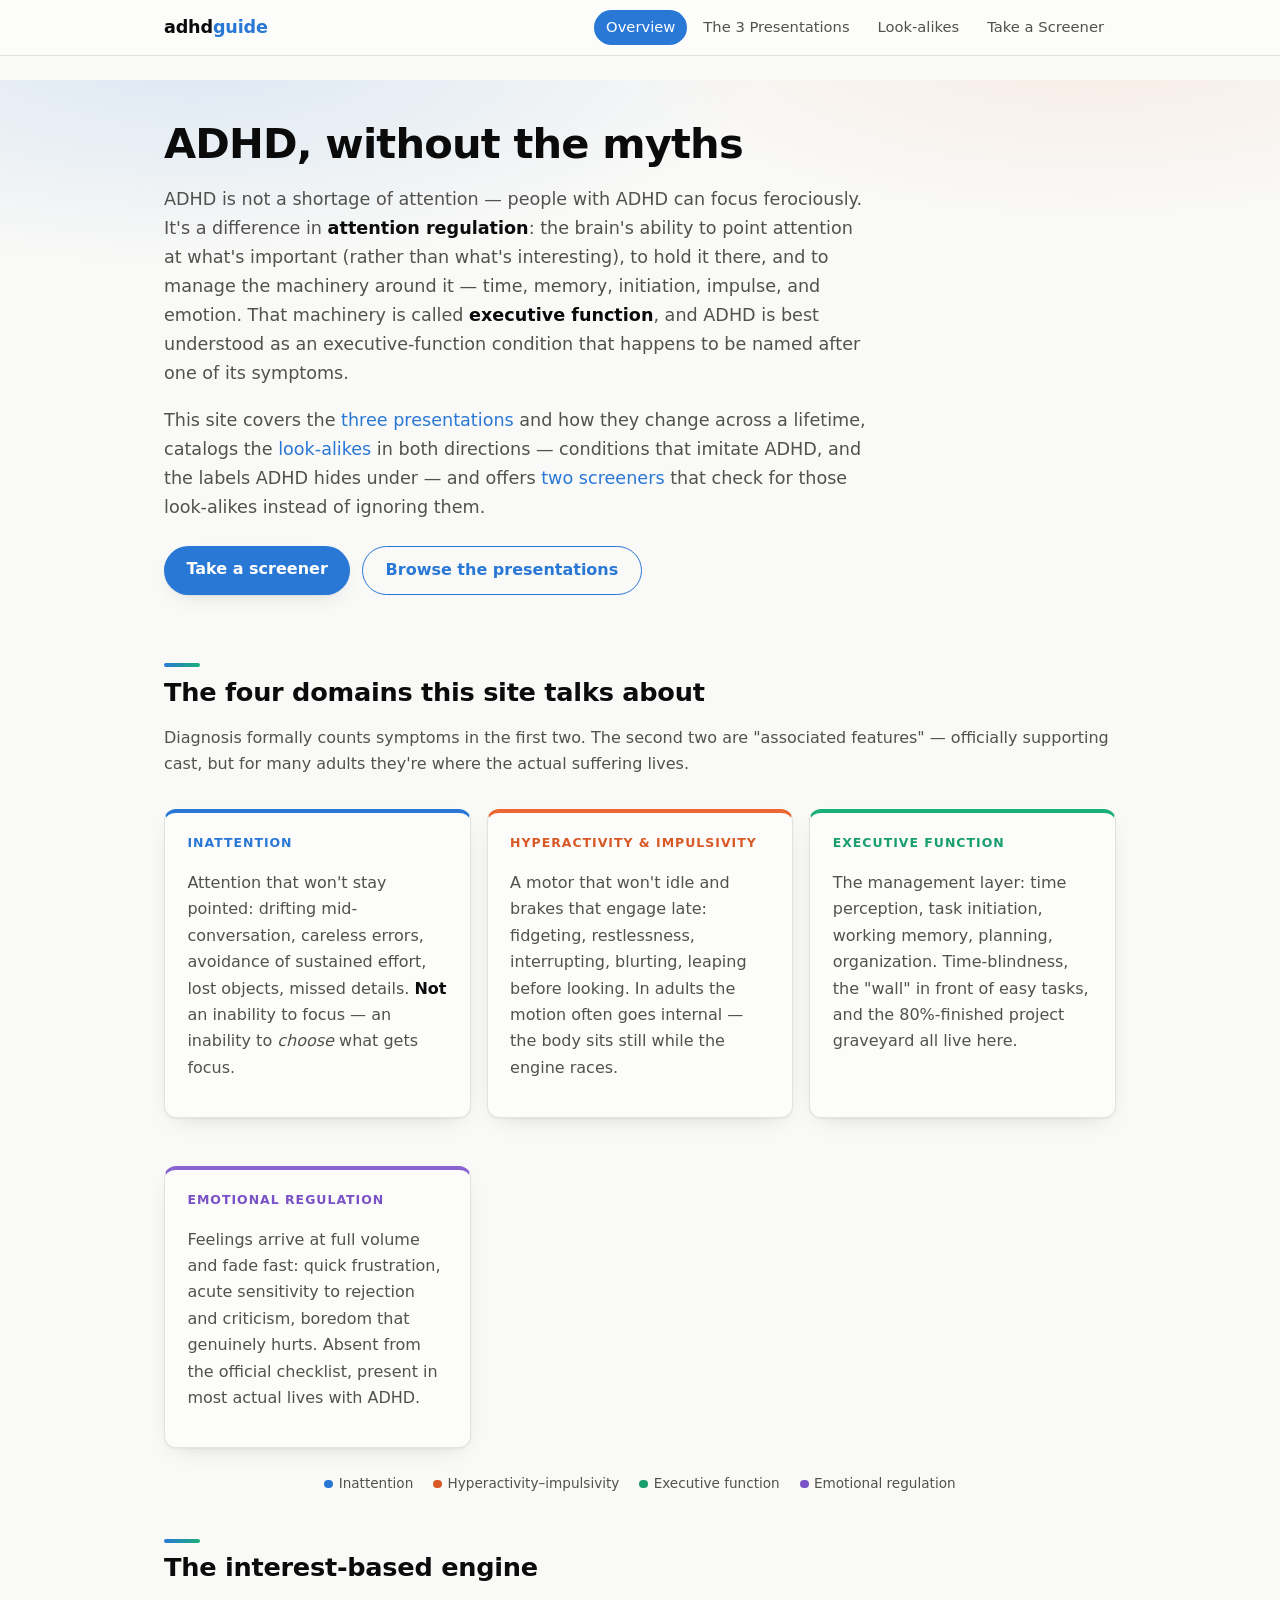
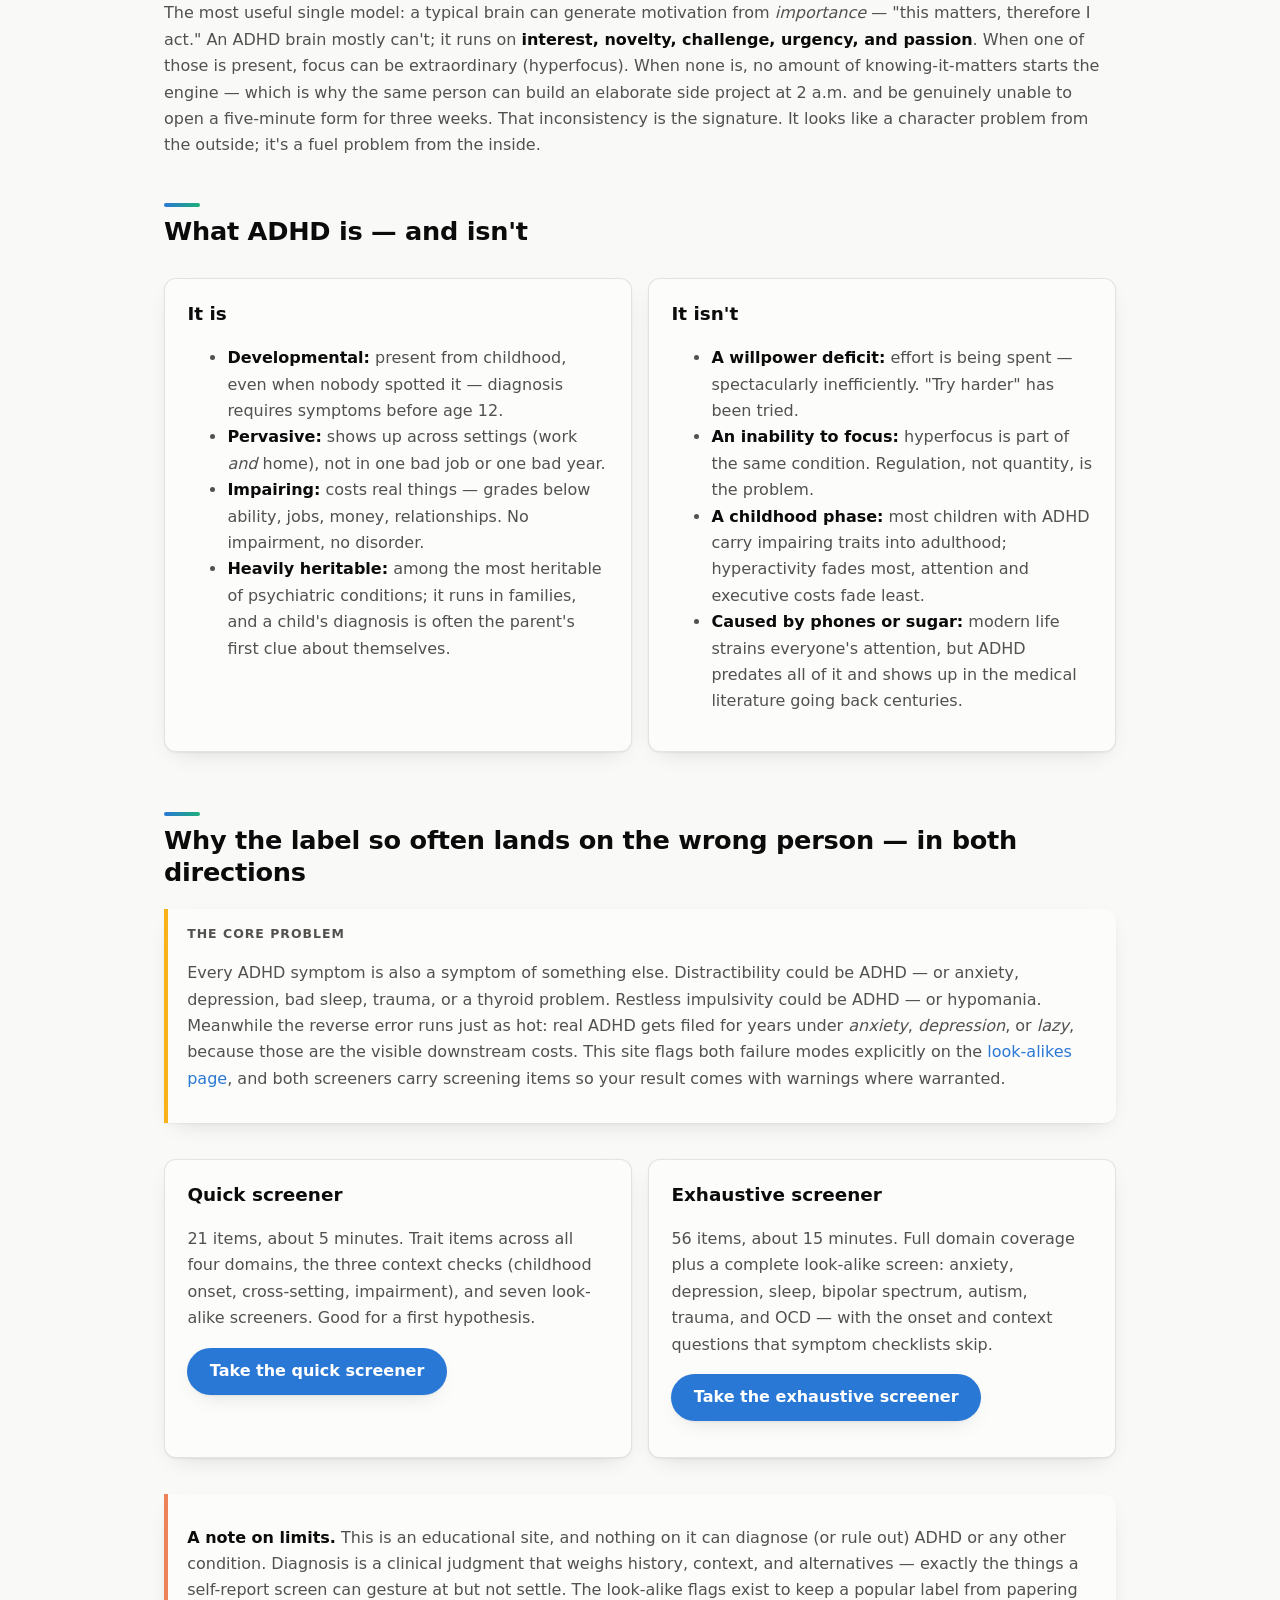
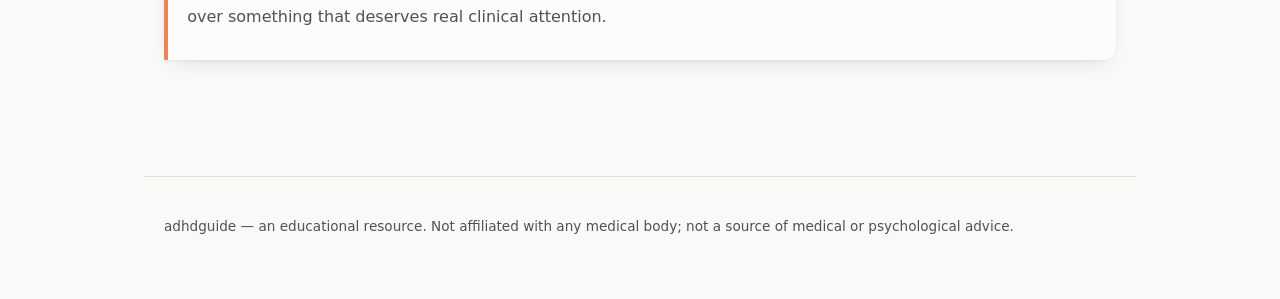
==== index.html @ b5c97268 "Add adhdguide: ADHD educational site with presentations, look-alikes, and screeners Static site in t" ====
<!DOCTYPE html>
<html lang="en">
<head>
  <meta charset="utf-8">
  <meta http-equiv="refresh" content="0; url=adhd-site/index.html">
  <link rel="canonical" href="adhd-site/index.html">
  <title>adhdguide — redirecting</title>
</head>
<body>
  <p>Redirecting to the site… If nothing happens, <a href="adhd-site/index.html">click here</a>.</p>
</body>
</html>
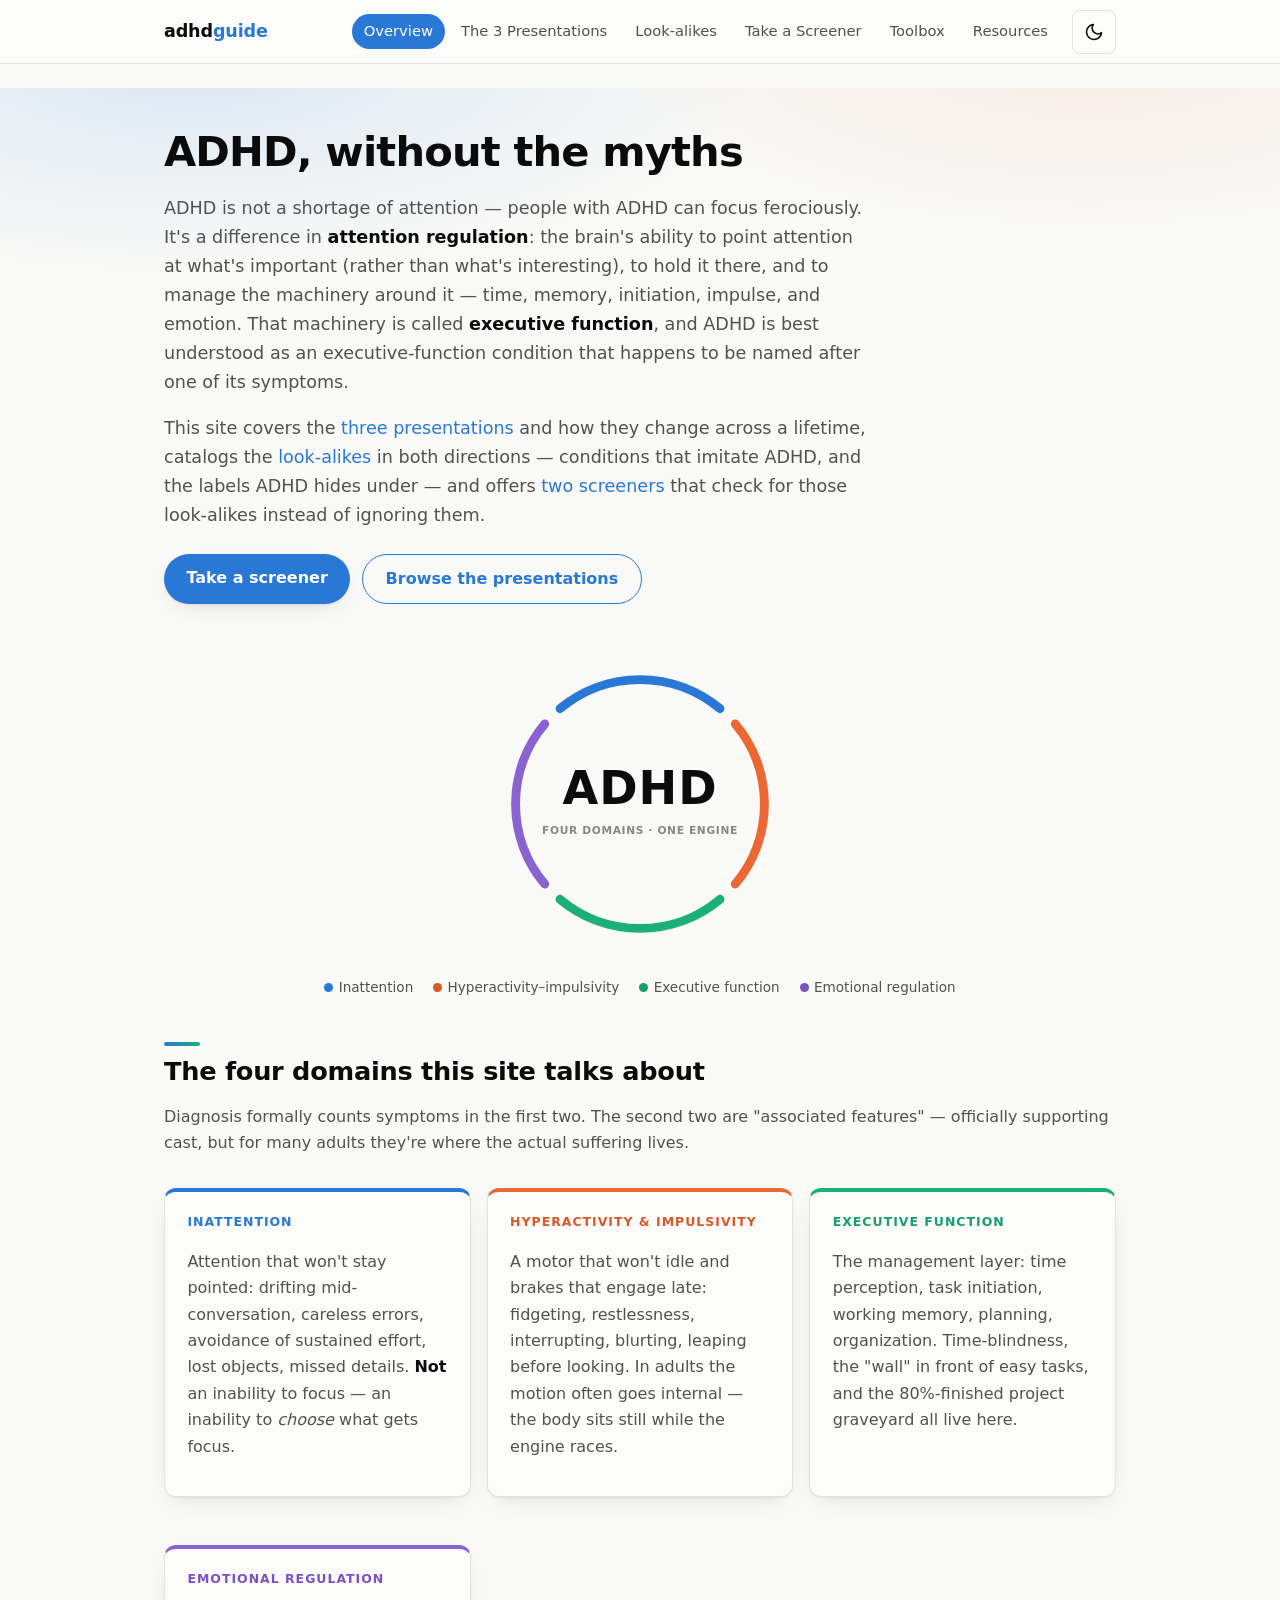
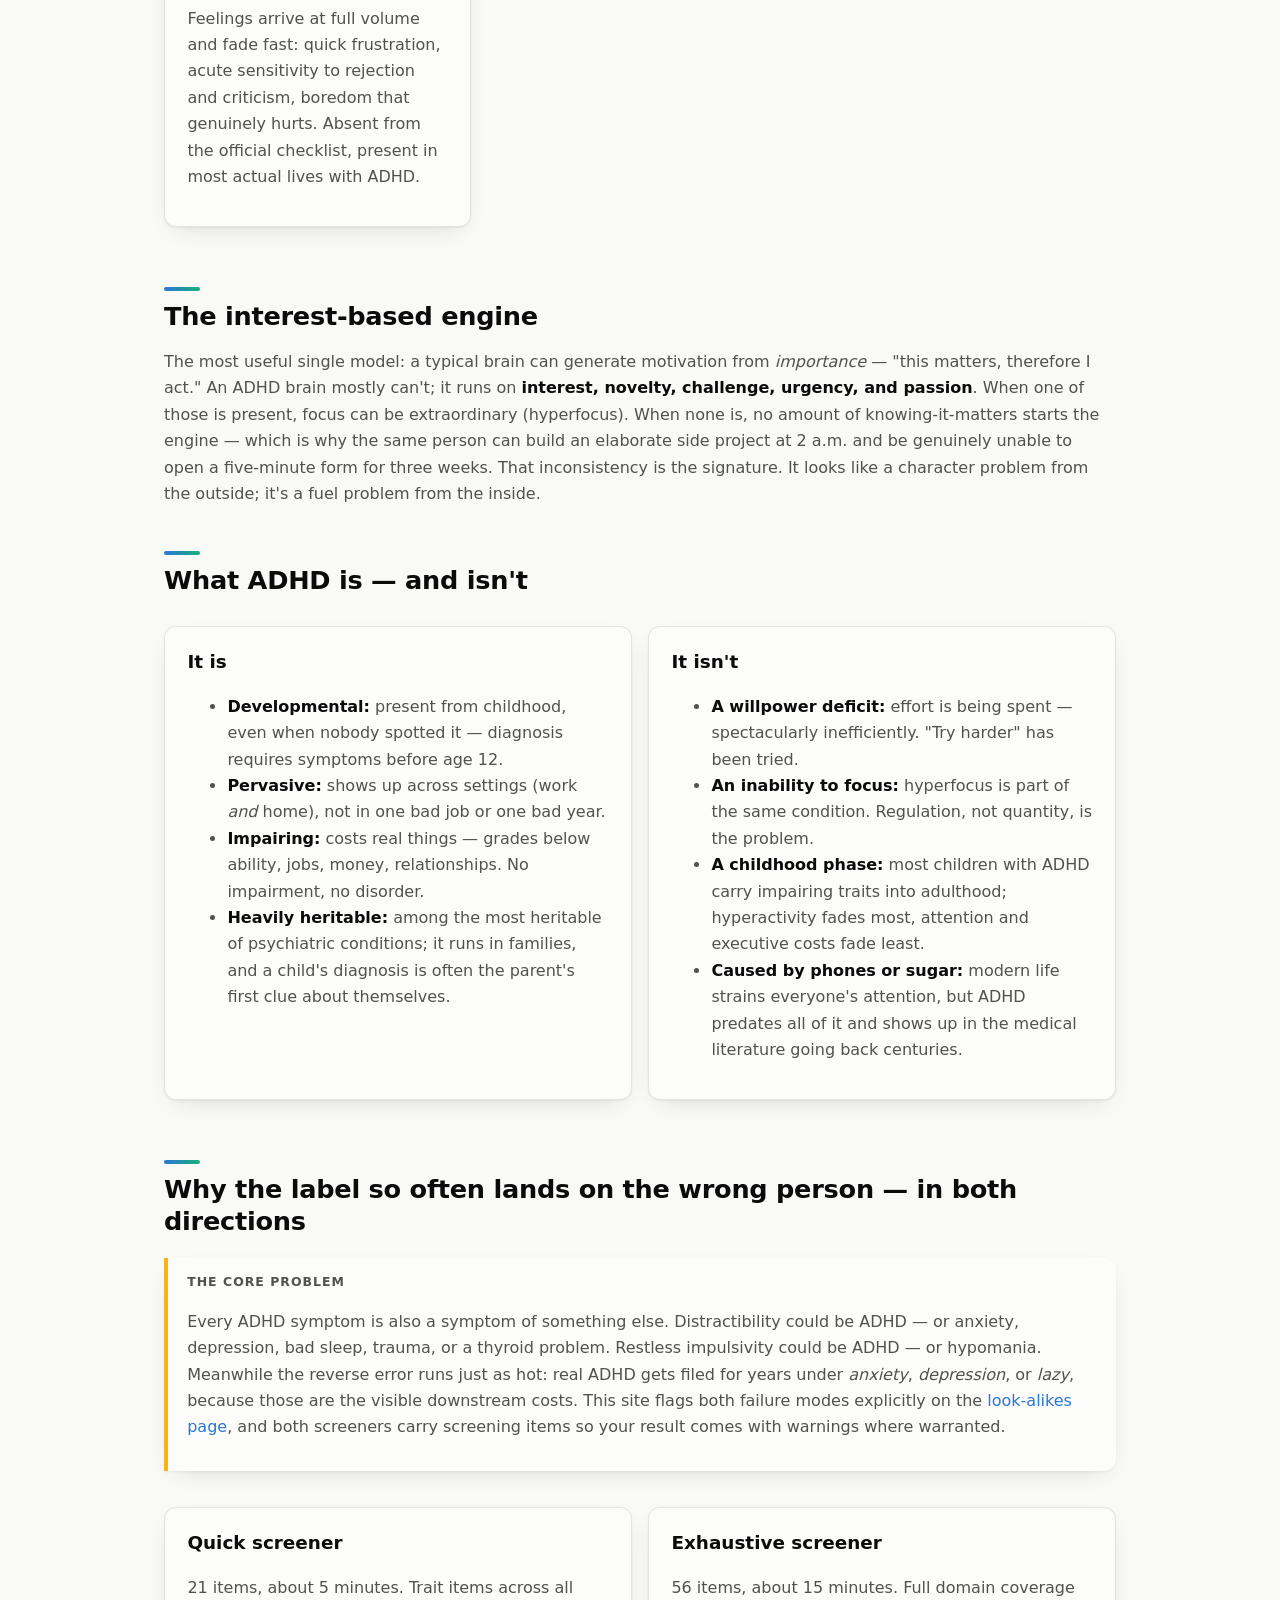
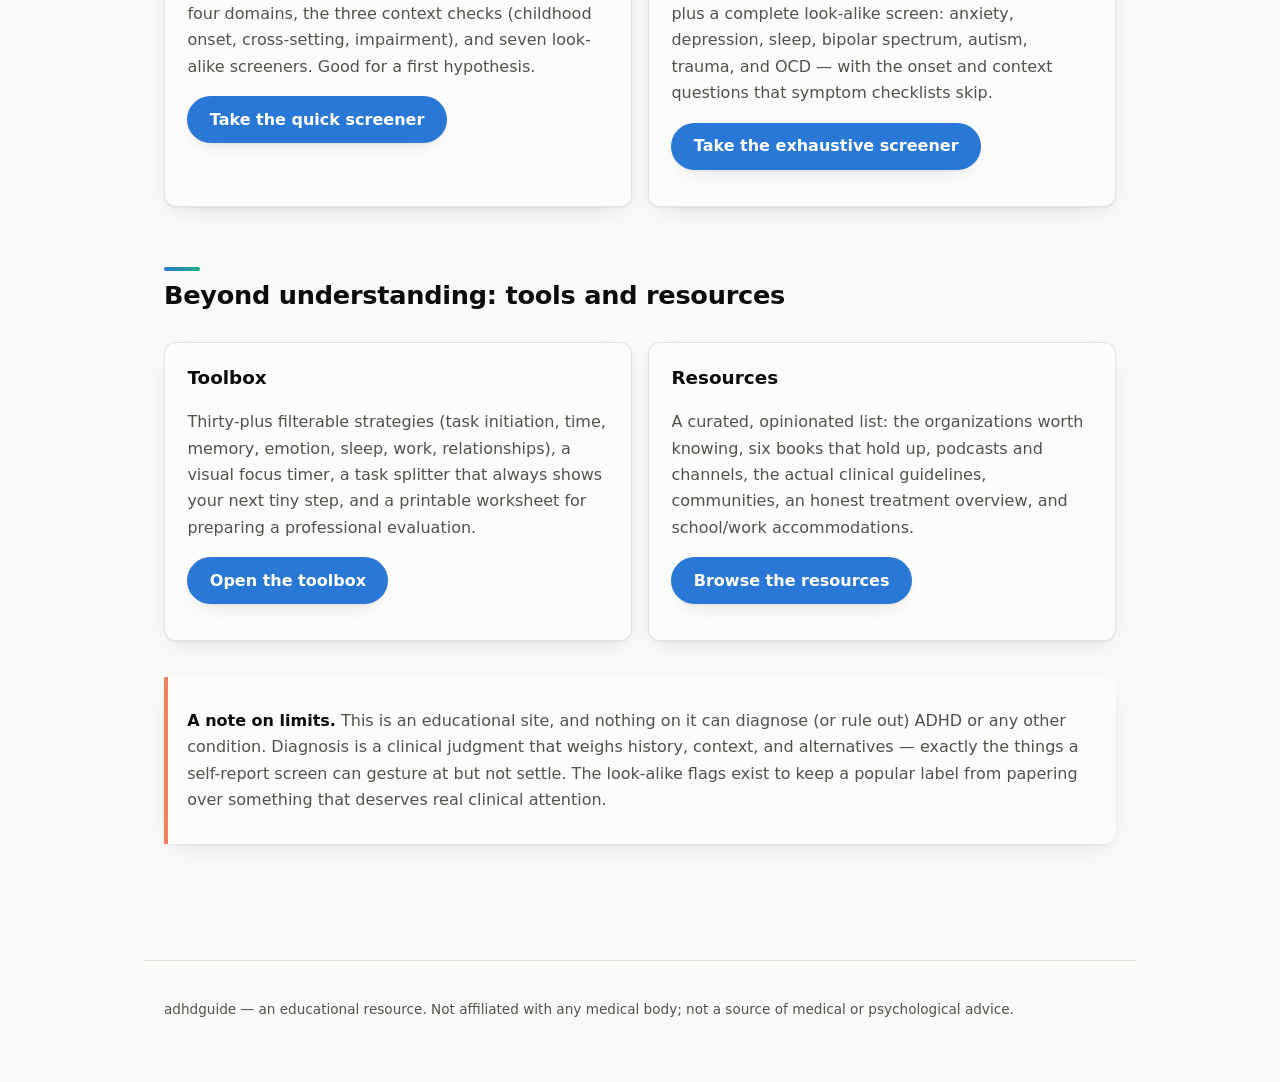
==== commit 6b310e1c: "Add link-preview branding: ADHD Guide logo card and Open Graph tags Shared links (iMessage, Slack, s" ====
--- a/index.html
+++ b/index.html
@@ -4,7 +4,23 @@
   <meta charset="utf-8">
   <meta http-equiv="refresh" content="0; url=adhd-site/index.html">
   <link rel="canonical" href="adhd-site/index.html">
-  <title>adhdguide — redirecting</title>
+  <title>ADHD Guide</title>
+  <meta name="description" content="A guide to ADHD's three presentations, executive function, and emotional regulation — with an honest look at the conditions that imitate ADHD, practical tools, and two screeners that check for look-alikes.">
+  <link rel="icon" href="data:image/svg+xml,%3Csvg xmlns='http://www.w3.org/2000/svg' viewBox='0 0 100 100'%3E%3Ccircle cx='50' cy='50' r='44' fill='none' stroke='%232a78d6' stroke-width='7'/%3E%3Cpath d='M24 62 L42 44 L54 56 L78 32' fill='none' stroke='%23eb6834' stroke-width='7' stroke-linecap='round' stroke-linejoin='round'/%3E%3C/svg%3E">
+  <link rel="apple-touch-icon" href="adhd-site/assets/icon-180.png">
+  <meta property="og:type" content="website">
+  <meta property="og:site_name" content="ADHD Guide">
+  <meta property="og:title" content="ADHD Guide">
+  <meta property="og:description" content="A guide to ADHD's three presentations, executive function, and emotional regulation — with an honest look at the conditions that imitate ADHD, practical tools, and two screeners that check for look-alikes.">
+  <meta property="og:url" content="https://www.adhdofficial.com/">
+  <meta property="og:image" content="https://www.adhdofficial.com/adhd-site/assets/social-card.png">
+  <meta property="og:image:width" content="1200">
+  <meta property="og:image:height" content="630">
+  <meta property="og:image:alt" content="ADHD Guide logo — a four-color ring around a rising zigzag line">
+  <meta name="twitter:card" content="summary_large_image">
+  <meta name="twitter:title" content="ADHD Guide">
+  <meta name="twitter:description" content="A guide to ADHD's three presentations, executive function, and emotional regulation — with an honest look at the conditions that imitate ADHD, practical tools, and two screeners that check for look-alikes.">
+  <meta name="twitter:image" content="https://www.adhdofficial.com/adhd-site/assets/social-card.png">
 </head>
 <body>
   <p>Redirecting to the site… If nothing happens, <a href="adhd-site/index.html">click here</a>.</p>
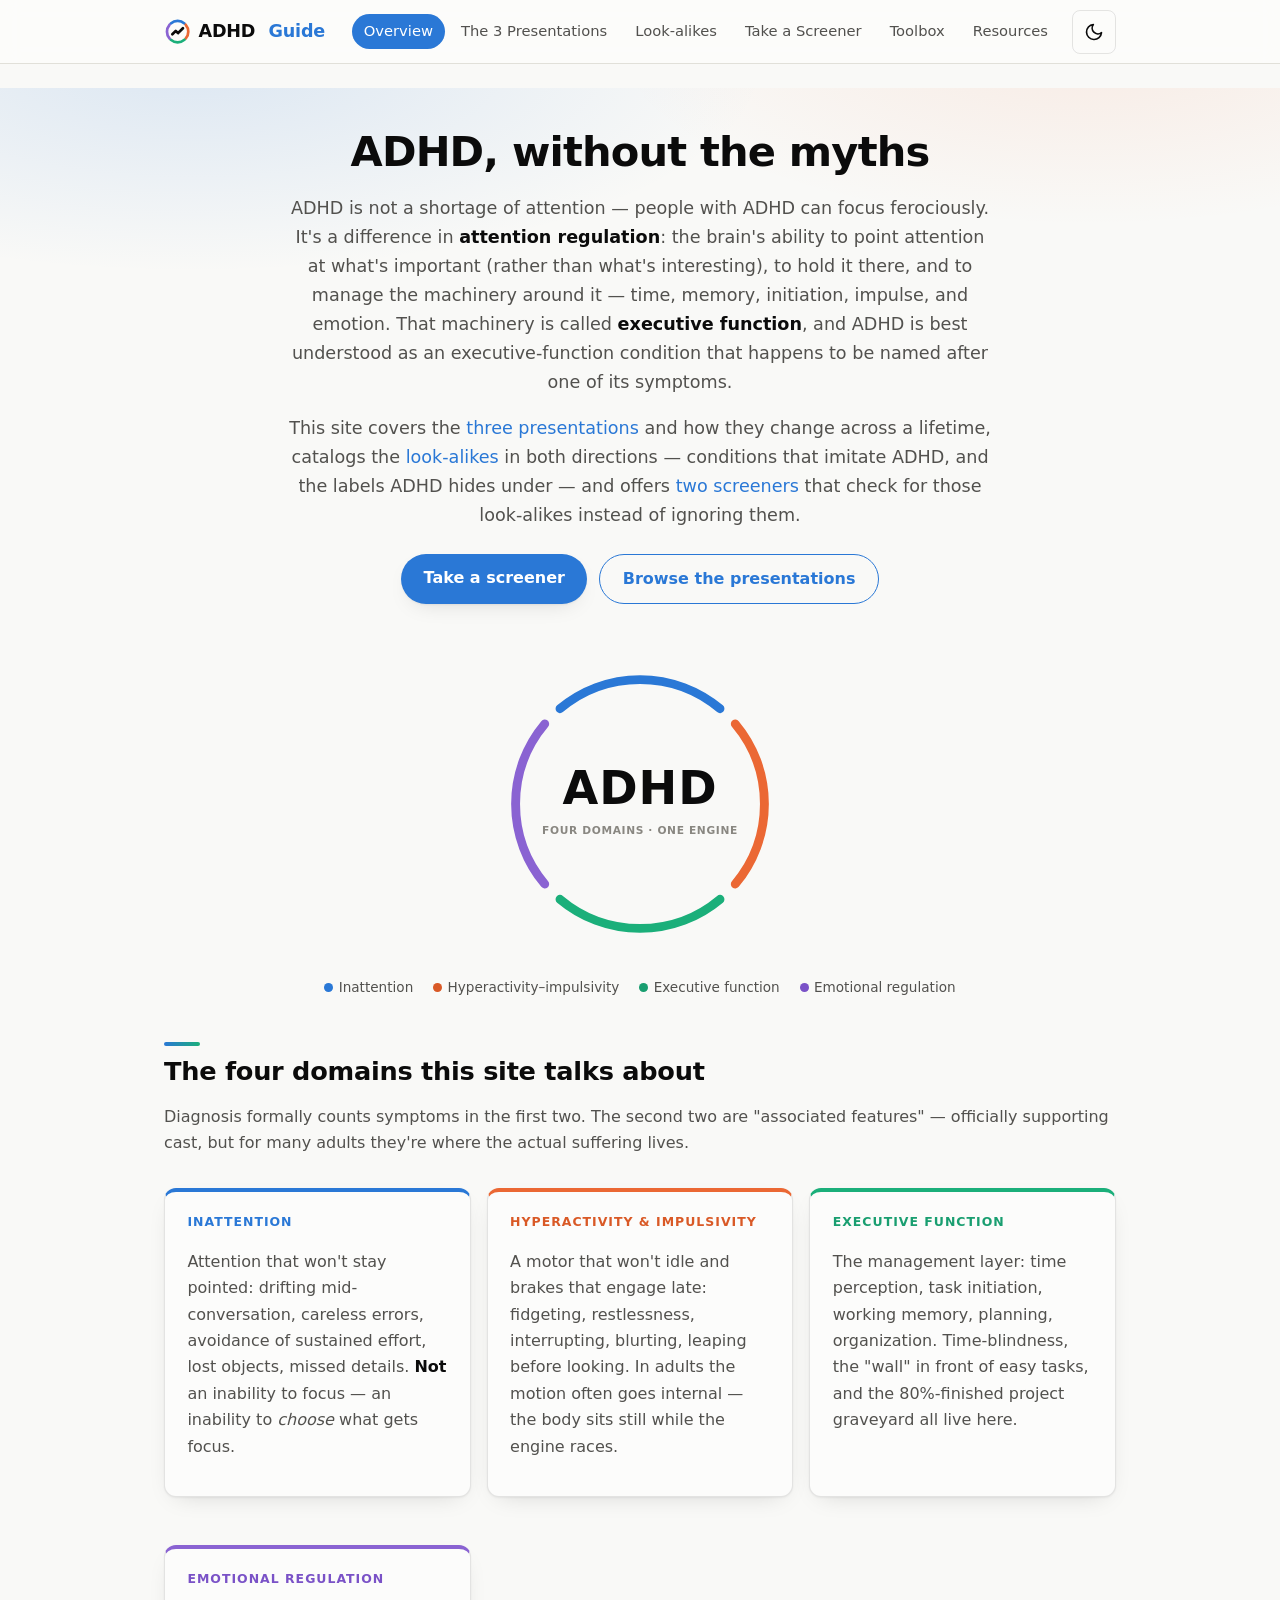
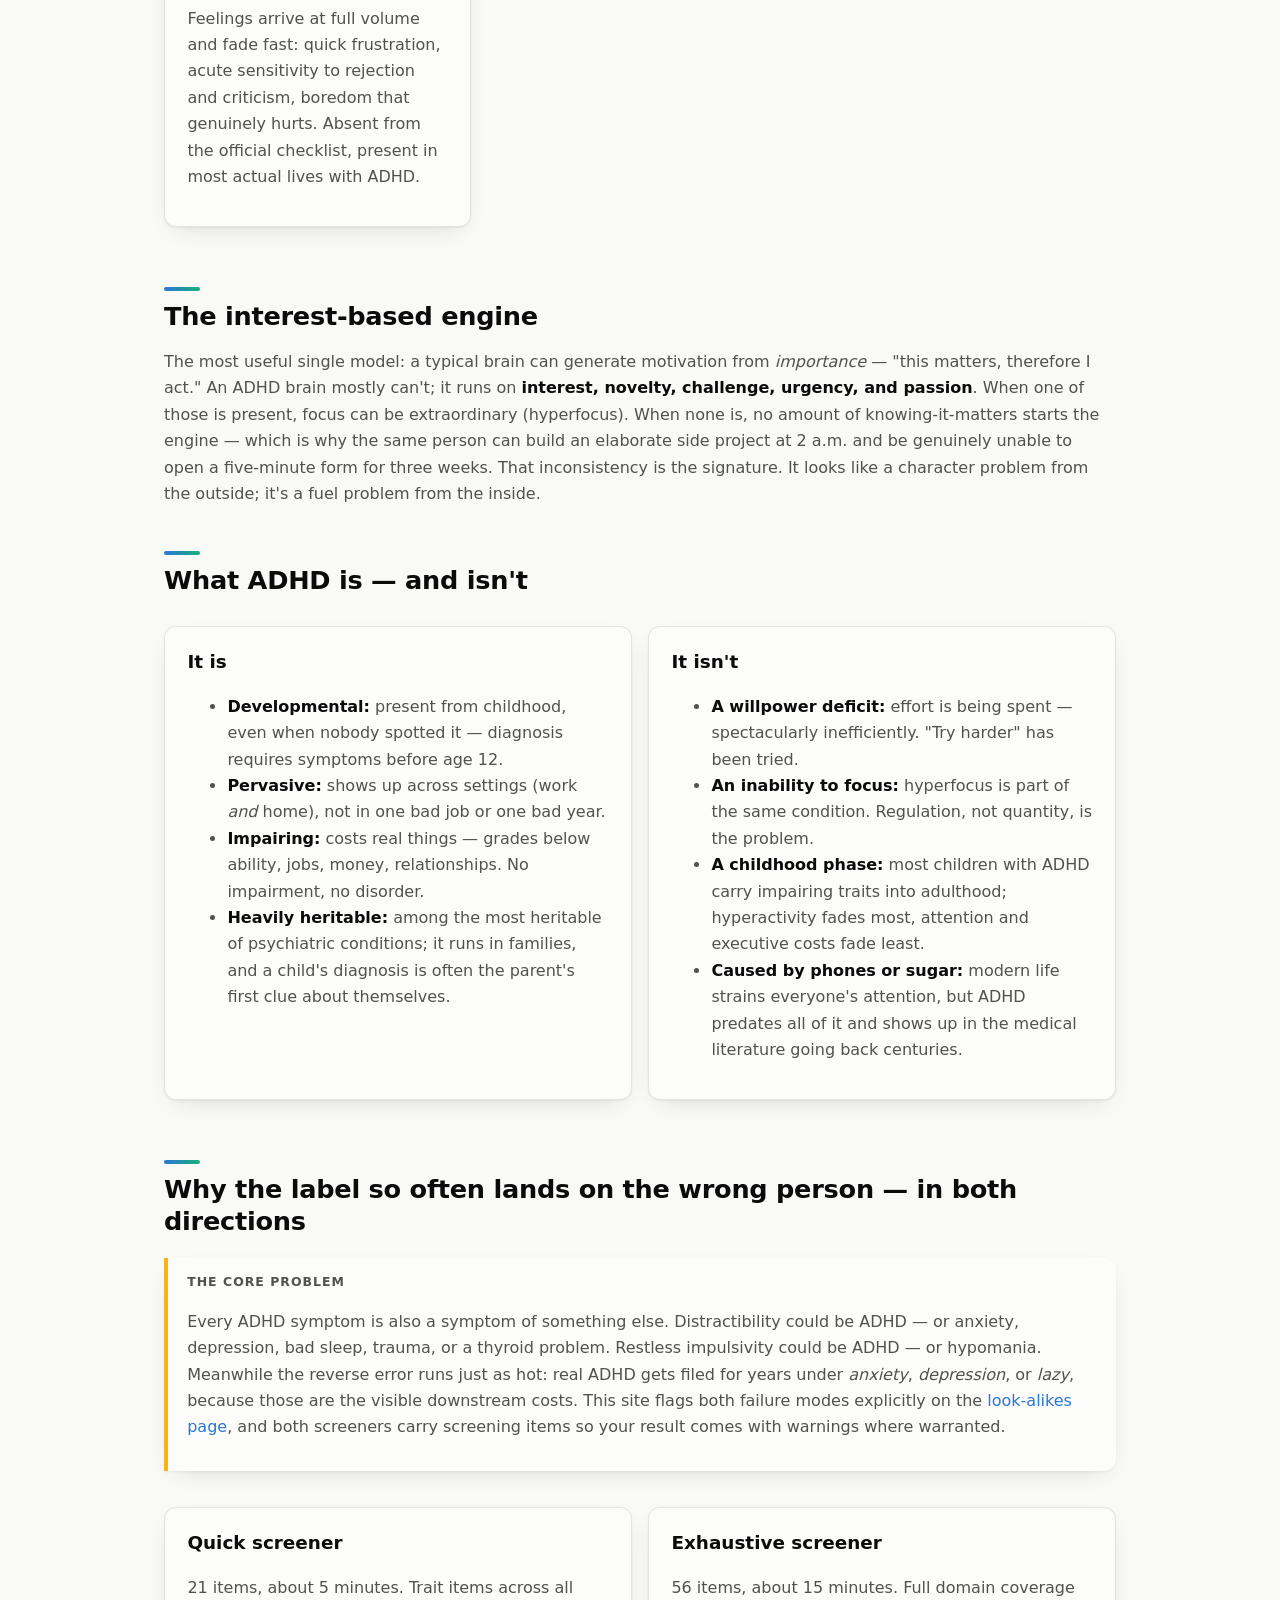
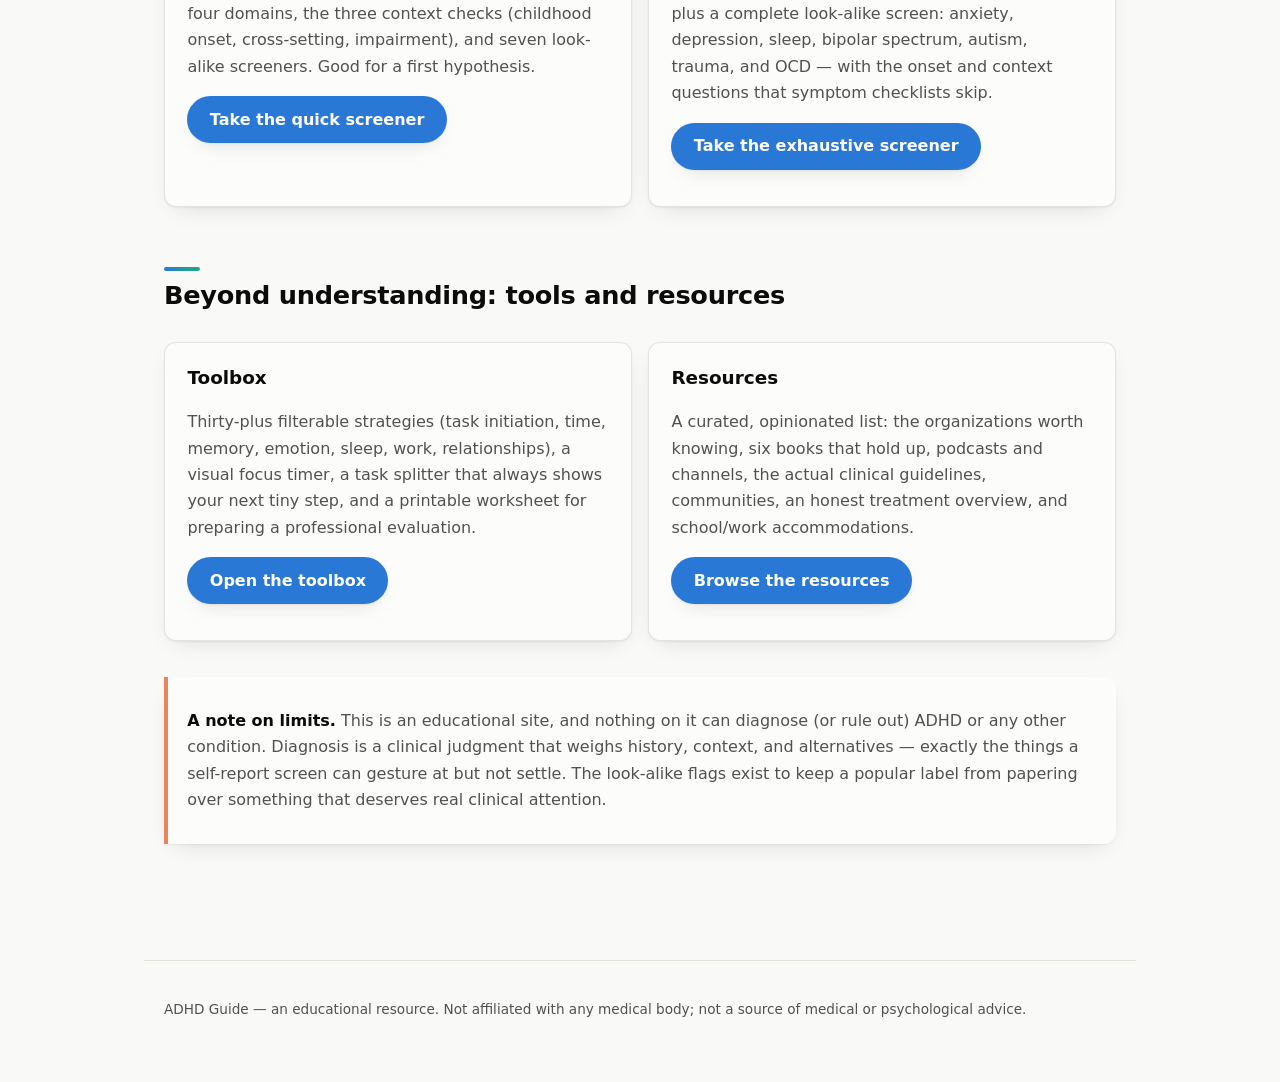
==== commit 617f7064: "Use the new ADHD Guide logo across the site - Header brand is now the four-color ring mark next to a" ====
--- a/index.html
+++ b/index.html
@@ -6,7 +6,7 @@
   <link rel="canonical" href="adhd-site/index.html">
   <title>ADHD Guide</title>
   <meta name="description" content="A guide to ADHD's three presentations, executive function, and emotional regulation — with an honest look at the conditions that imitate ADHD, practical tools, and two screeners that check for look-alikes.">
-  <link rel="icon" href="data:image/svg+xml,%3Csvg xmlns='http://www.w3.org/2000/svg' viewBox='0 0 100 100'%3E%3Ccircle cx='50' cy='50' r='44' fill='none' stroke='%232a78d6' stroke-width='7'/%3E%3Cpath d='M24 62 L42 44 L54 56 L78 32' fill='none' stroke='%23eb6834' stroke-width='7' stroke-linecap='round' stroke-linejoin='round'/%3E%3C/svg%3E">
+  <link rel="icon" href="data:image/svg+xml,%3Csvg xmlns='http://www.w3.org/2000/svg' viewBox='0 0 100 100' fill='none'%3E%3Cpath d='M24.9 20.1A39 39 0 0 1 75.1 20.1' stroke='%232a78d6' stroke-width='9' stroke-linecap='round'/%3E%3Cpath d='M79.9 24.9A39 39 0 0 1 79.9 75.1' stroke='%23eb6834' stroke-width='9' stroke-linecap='round'/%3E%3Cpath d='M75.1 79.9A39 39 0 0 1 24.9 79.9' stroke='%231baf7a' stroke-width='9' stroke-linecap='round'/%3E%3Cpath d='M20.1 75.1A39 39 0 0 1 20.1 24.9' stroke='%238a63d2' stroke-width='9' stroke-linecap='round'/%3E%3Cpath d='M30.6 59.7 43.1 47.2 51.4 55.6 69.4 37.5' stroke='%230b0b0b' stroke-width='9' stroke-linecap='round' stroke-linejoin='round'/%3E%3C/svg%3E">
   <link rel="apple-touch-icon" href="adhd-site/assets/icon-180.png">
   <meta property="og:type" content="website">
   <meta property="og:site_name" content="ADHD Guide">
